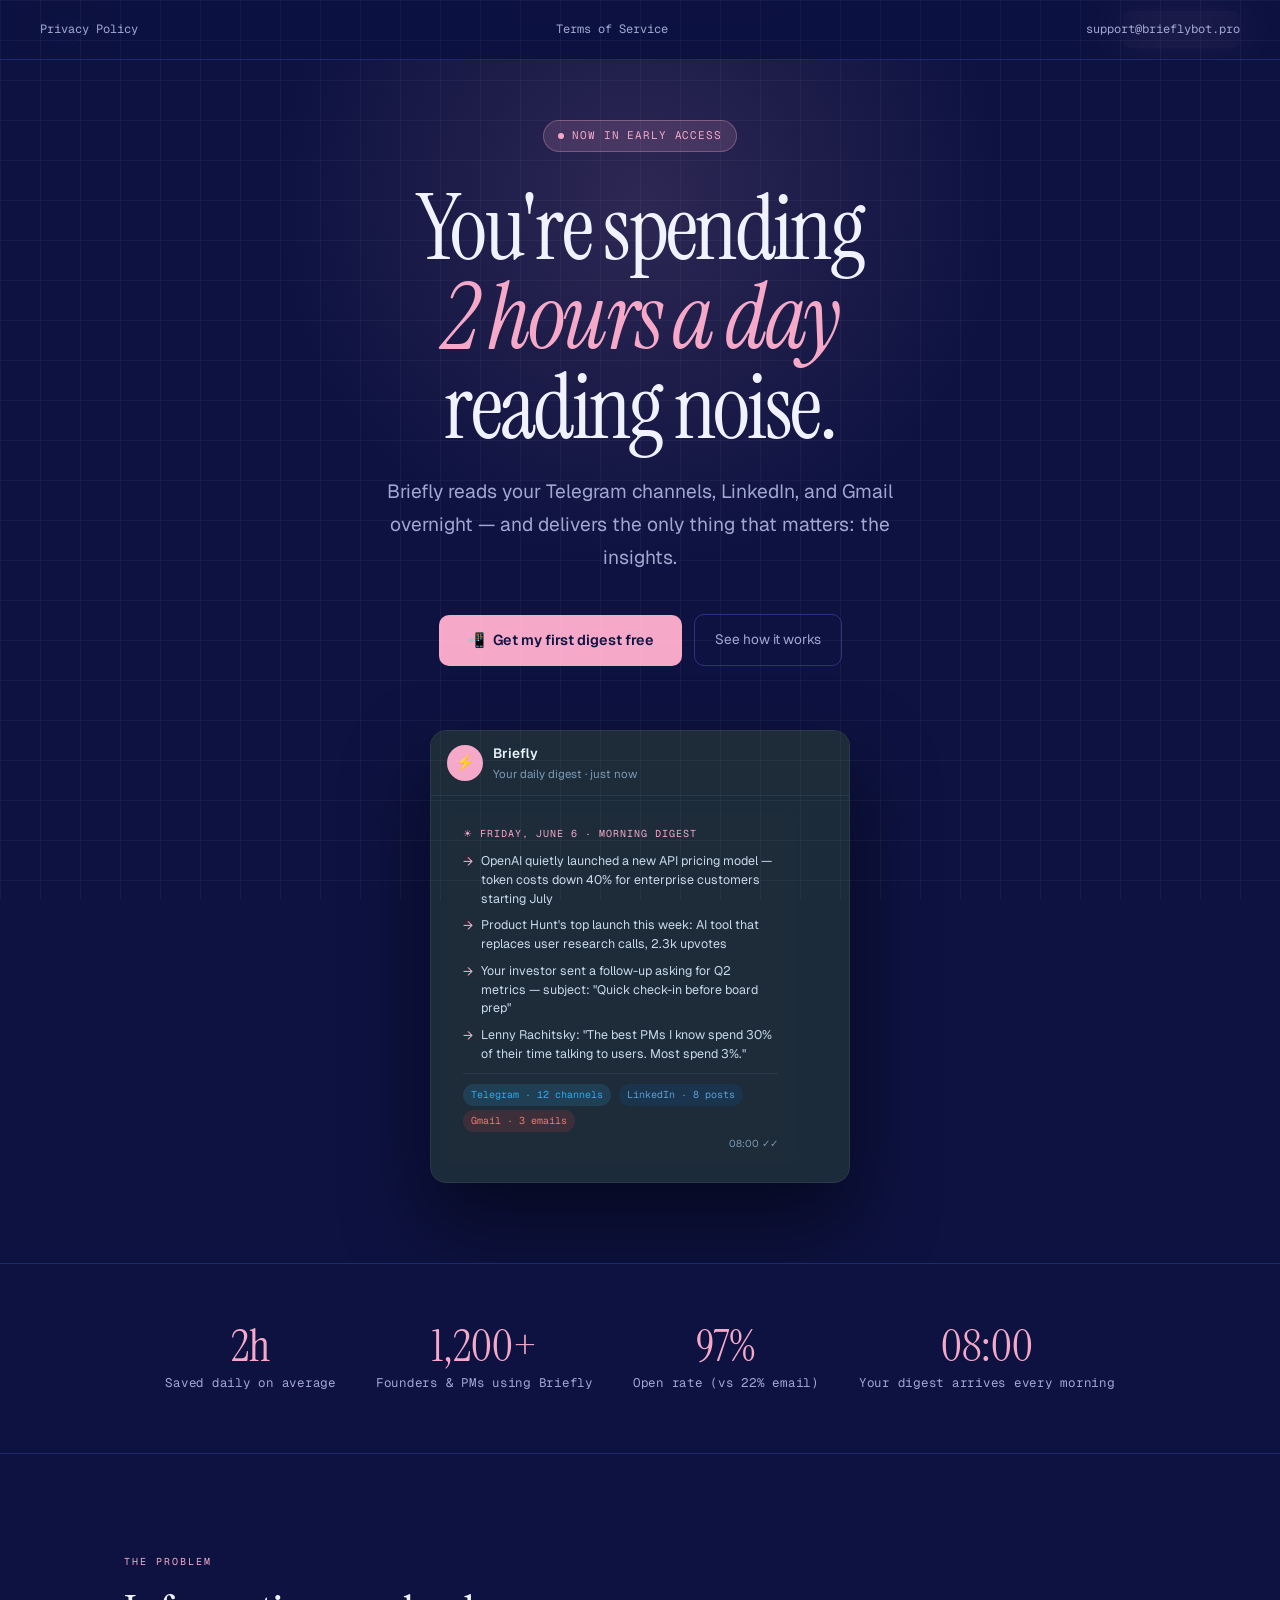
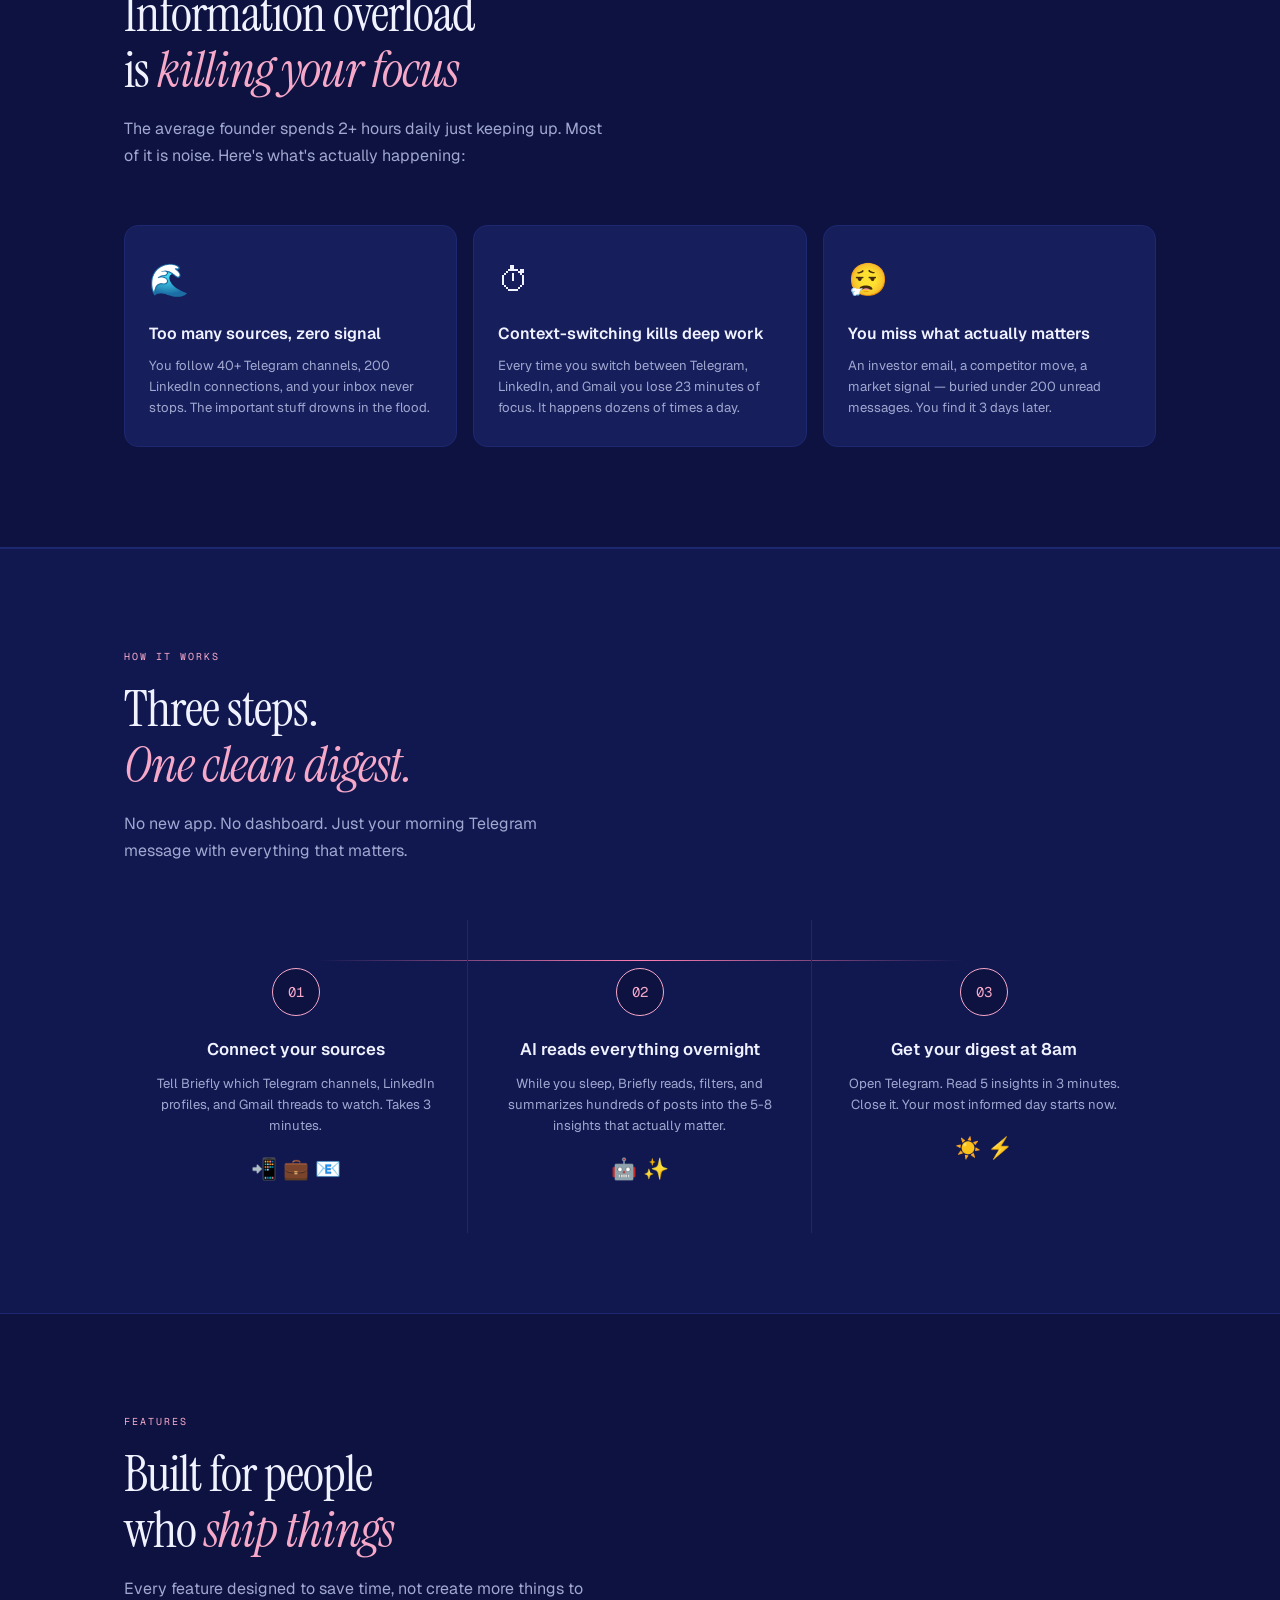
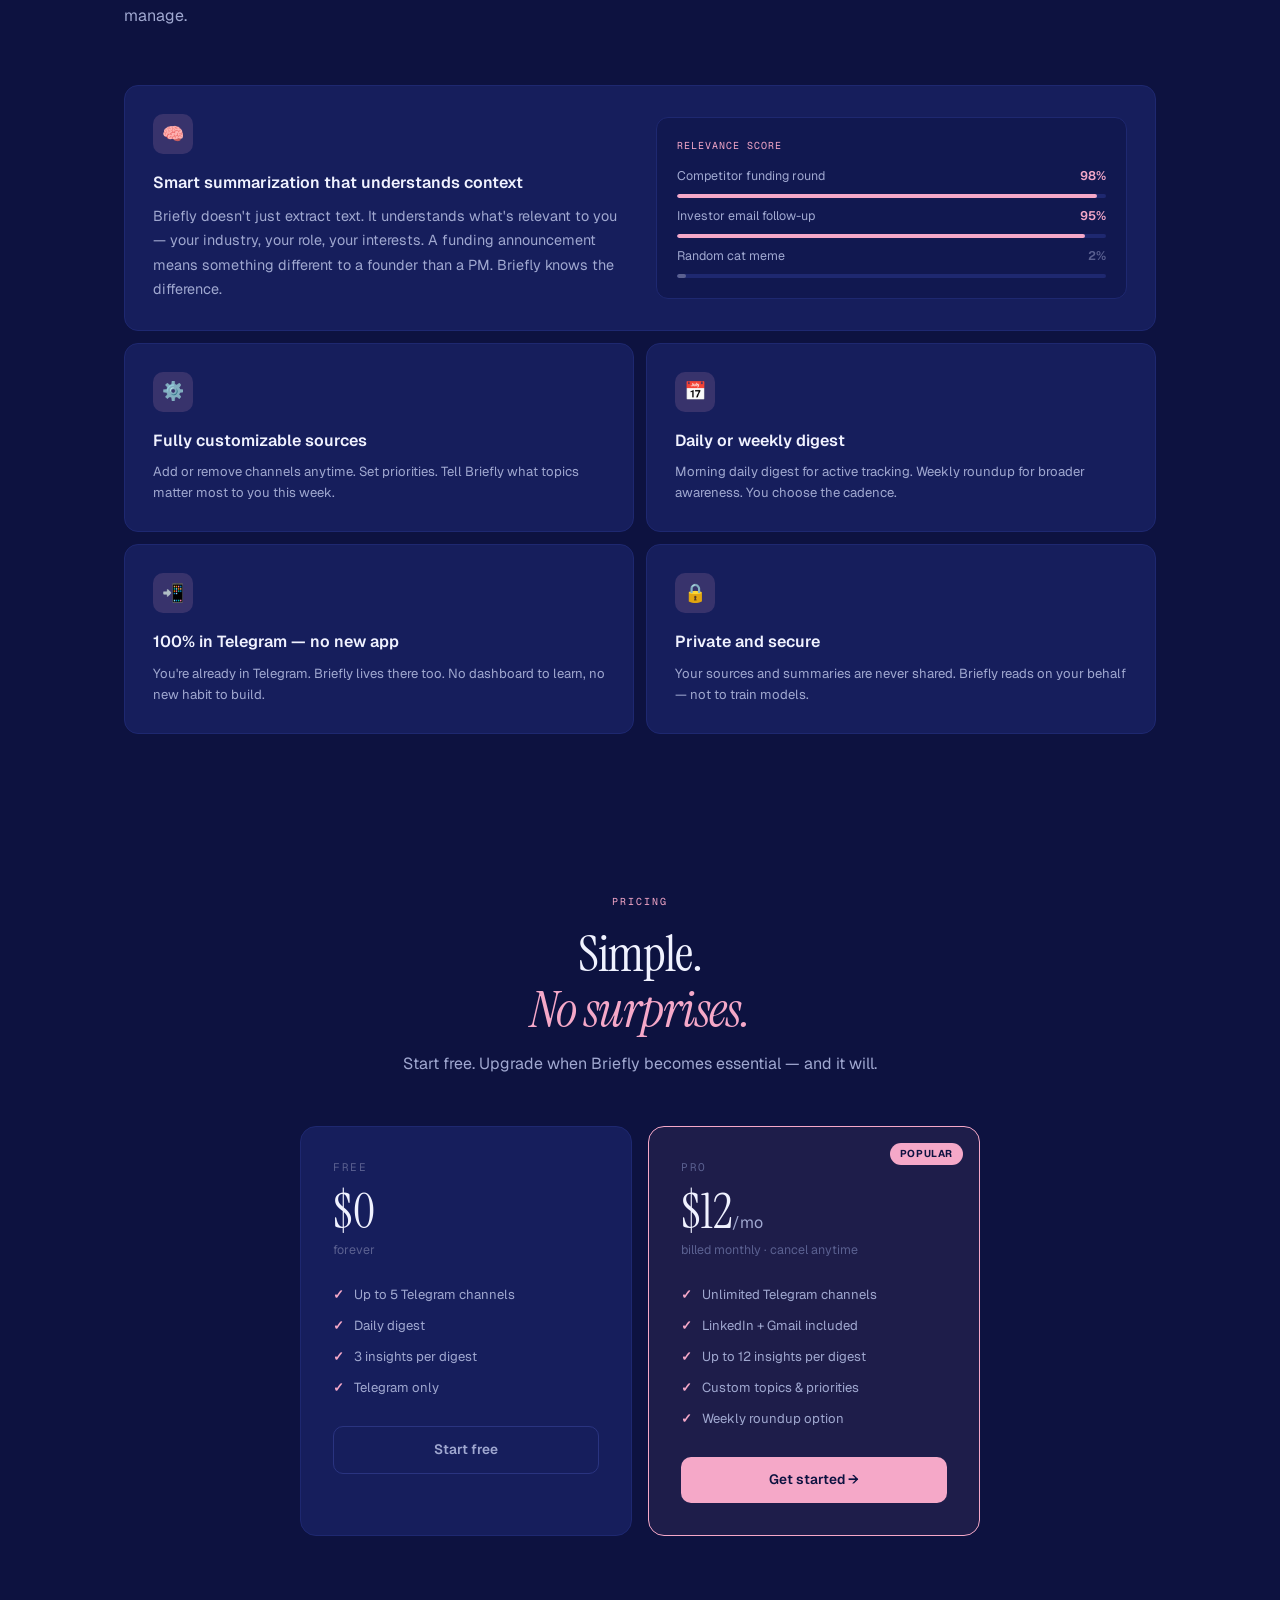
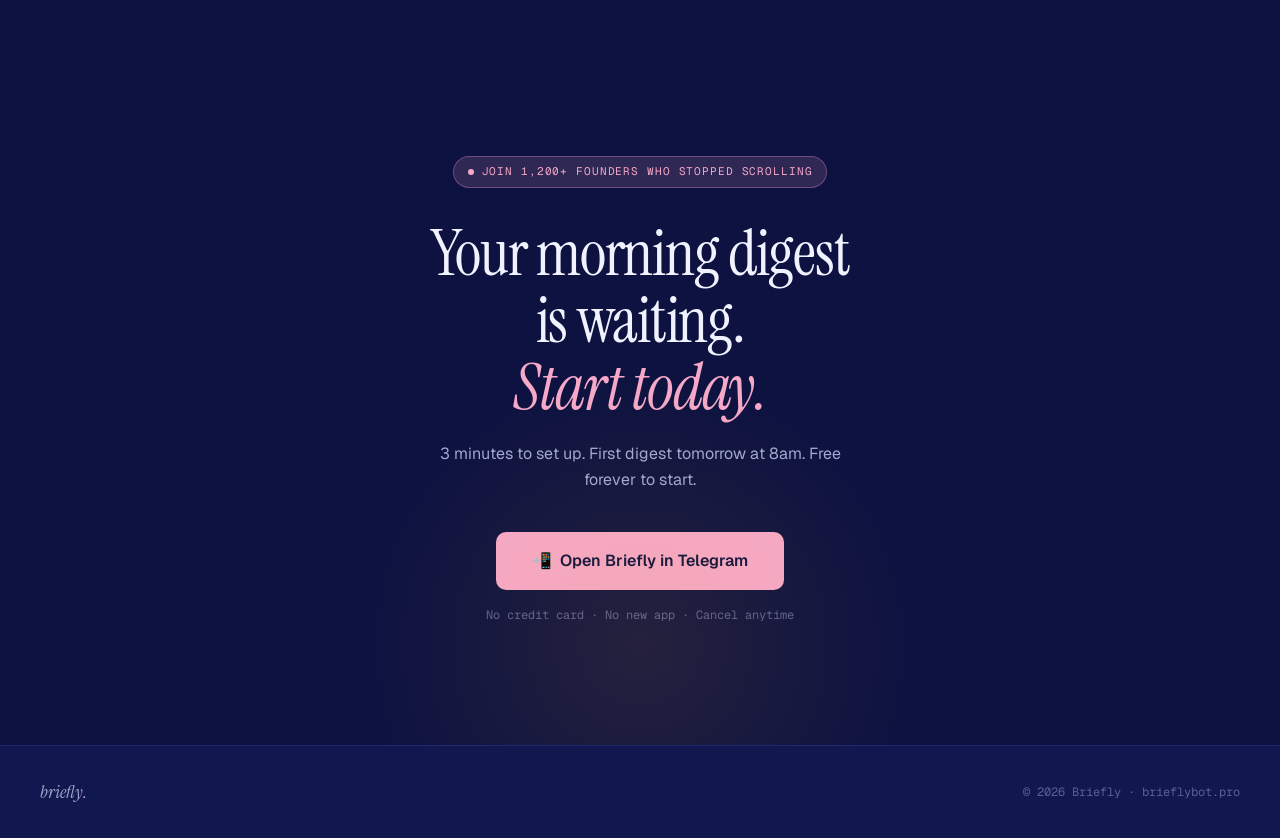
==== briefly-landing.html @ f76c7f60 "initial" ====
<!DOCTYPE html>
<html lang="en">
<head>
<meta charset="UTF-8">
<meta name="viewport" content="width=device-width, initial-scale=1.0">
<meta name="description" content="Briefly — AI digest from Telegram and Gmail. Important insights only, delivered in Telegram.">
<title>Briefly — Stop Scrolling. Start Knowing.</title>
<link href="https://fonts.googleapis.com/css2?family=Instrument+Serif:ital@0;1&family=Geist:wght@300;400;500;600;700&family=Geist+Mono:wght@400;500&display=swap" rel="stylesheet">
<style>
*, *::before, *::after { box-sizing: border-box; margin: 0; padding: 0; }

:root {
  --bg: #0d1240;
  --surface: #111850;
  --card: #161e5c;
  --border: #1e2870;
  --border2: #2a3480;
  --ink: #f0f2ff;
  --ink2: #a0a8d0;
  --muted: #5a6090;
  --accent: #f5a8c8;
  --accent2: #ff7eb3;
  --accent-dim: rgba(245,168,200,0.15);
  --accent-glow: rgba(245,168,200,0.08);
  --tg: #2aabee;
  --li: #6ba3d6;
  --gm: #ff7eb3;
}

html { scroll-behavior: smooth; }

body {
  background: var(--bg);
  color: var(--ink);
  font-family: 'Geist', sans-serif;
  overflow-x: hidden;
  line-height: 1.6;
}

/* Grid texture */
body::before {
  content: '';
  position: fixed;
  inset: 0;
  background-image: 
    linear-gradient(rgba(255,255,255,0.04) 1px, transparent 1px),
    linear-gradient(90deg, rgba(255,255,255,0.04) 1px, transparent 1px);
  background-size: 40px 40px;
  pointer-events: none;
  z-index: 9999;
}

/* NAV */
nav {
  position: fixed;
  top: 0; left: 0; right: 0;
  z-index: 100;
  padding: 0 40px;
  height: 60px;
  display: flex;
  align-items: center;
  justify-content: space-between;
  background: rgba(13,18,64,0.92);
  backdrop-filter: blur(20px);
  border-bottom: 1px solid var(--border);
}

.nav-logo {
  font-family: 'Instrument Serif', serif;
  font-size: 1.3rem;
  font-style: italic;
  color: var(--ink);
  letter-spacing: -0.02em;
}

.nav-logo span { color: var(--accent); }

.nav-cta {
  background: var(--accent);
  color: #0d1240;
  font-size: 0.8rem;
  font-weight: 600;
  padding: 8px 18px;
  border-radius: 8px;
  text-decoration: none;
  transition: opacity 0.2s;
  letter-spacing: 0.01em;
}

.nav-cta:hover { opacity: 0.85; }

/* HERO */
.hero {
  min-height: 100vh;
  display: flex;
  flex-direction: column;
  align-items: center;
  justify-content: center;
  text-align: center;
  padding: 120px 24px 80px;
  position: relative;
  overflow: hidden;
}

.hero::before {
  content: '';
  position: absolute;
  top: -200px; left: 50%; transform: translateX(-50%);
  width: 800px; height: 800px;
  background: radial-gradient(circle, rgba(245,168,200,0.14) 0%, transparent 65%);
  pointer-events: none;
}

.hero-badge {
  display: inline-flex;
  align-items: center;
  gap: 8px;
  background: var(--accent-dim);
  border: 1px solid rgba(245,168,200,0.3);
  border-radius: 99px;
  padding: 6px 14px;
  font-family: 'Geist Mono', monospace;
  font-size: 11px;
  color: var(--accent);
  letter-spacing: 0.08em;
  text-transform: uppercase;
  margin-bottom: 32px;
  opacity: 0;
  animation: fadeUp 0.6s 0.1s ease forwards;
}

.badge-dot {
  width: 6px; height: 6px;
  border-radius: 50%;
  background: var(--accent);
  animation: pulse 2s infinite;
}

@keyframes pulse {
  0%, 100% { opacity: 1; }
  50% { opacity: 0.4; }
}

.hero h1 {
  font-family: 'Instrument Serif', serif;
  font-size: clamp(3rem, 7vw, 6.5rem);
  font-weight: 400;
  line-height: 1.0;
  letter-spacing: -0.03em;
  margin-bottom: 24px;
  opacity: 0;
  animation: fadeUp 0.7s 0.2s ease forwards;
  max-width: 900px;
}

.hero h1 em {
  font-style: italic;
  color: var(--accent);
}

.hero-sub {
  font-size: clamp(1rem, 2vw, 1.2rem);
  color: var(--ink2);
  max-width: 520px;
  line-height: 1.7;
  margin-bottom: 40px;
  opacity: 0;
  animation: fadeUp 0.7s 0.3s ease forwards;
}

.hero-actions {
  display: flex;
  gap: 12px;
  align-items: center;
  justify-content: center;
  flex-wrap: wrap;
  opacity: 0;
  animation: fadeUp 0.7s 0.4s ease forwards;
  margin-bottom: 64px;
}

.btn-primary {
  background: var(--accent);
  color: #0d1240;
  font-size: 0.9rem;
  font-weight: 600;
  padding: 14px 28px;
  border-radius: 10px;
  text-decoration: none;
  transition: all 0.2s;
  display: flex;
  align-items: center;
  gap: 8px;
}

.btn-primary:hover {
  transform: translateY(-2px);
  box-shadow: 0 8px 30px rgba(245,168,200,0.35);
}

.btn-secondary {
  color: var(--ink2);
  font-size: 0.85rem;
  padding: 14px 20px;
  text-decoration: none;
  border: 1px solid var(--border2);
  border-radius: 10px;
  transition: all 0.2s;
}

.btn-secondary:hover {
  border-color: var(--ink2);
  color: var(--ink);
}

/* Telegram mockup */
.tg-mockup {
  width: 100%;
  max-width: 420px;
  background: #1c2b3a;
  border-radius: 16px;
  border: 1px solid #2a3a4a;
  overflow: hidden;
  text-align: left;
  box-shadow: 0 40px 80px rgba(0,0,0,0.5);
  opacity: 0;
  animation: fadeUp 0.8s 0.5s ease forwards;
}

.tg-header {
  background: #1e2c3a;
  padding: 12px 16px;
  display: flex;
  align-items: center;
  gap: 10px;
  border-bottom: 1px solid #2a3a4a;
}

.tg-avatar {
  width: 36px; height: 36px;
  background: var(--accent);
  border-radius: 50%;
  display: flex;
  align-items: center;
  justify-content: center;
  font-size: 16px;
  flex-shrink: 0;
}

.tg-name {
  font-size: 0.85rem;
  font-weight: 600;
  color: #e8f1f8;
}

.tg-status {
  font-size: 0.72rem;
  color: #7a9ab5;
}

.tg-body {
  padding: 16px;
  display: flex;
  flex-direction: column;
  gap: 8px;
}

.tg-message {
  background: #1e2c3a;
  border-radius: 12px 12px 12px 4px;
  padding: 14px 16px;
  max-width: 90%;
}

.tg-date {
  font-family: 'Geist Mono', monospace;
  font-size: 10px;
  color: var(--accent);
  letter-spacing: 0.1em;
  text-transform: uppercase;
  margin-bottom: 10px;
}

.tg-item {
  display: flex;
  gap: 8px;
  align-items: flex-start;
  font-size: 0.78rem;
  color: #c8d8e8;
  line-height: 1.5;
  margin-bottom: 8px;
}

.tg-item::before {
  content: '→';
  color: var(--accent);
  flex-shrink: 0;
  font-size: 0.8rem;
}

.tg-source {
  display: inline-flex;
  align-items: center;
  gap: 4px;
  font-size: 10px;
  padding: 3px 8px;
  border-radius: 99px;
  margin-right: 4px;
  font-family: 'Geist Mono', monospace;
}

.src-tg { background: rgba(42,171,238,0.15); color: #2aabee; }
.src-li { background: rgba(10,102,194,0.15); color: #5b9fd4; }
.src-gm { background: rgba(234,67,53,0.15); color: #ea7a70; }

.tg-sources {
  display: flex;
  flex-wrap: wrap;
  gap: 4px;
  margin-top: 10px;
  padding-top: 10px;
  border-top: 1px solid #2a3a4a;
}

.tg-time {
  font-size: 10px;
  color: #7a9ab5;
  text-align: right;
  margin-top: 4px;
}

/* STATS */
.stats-row {
  display: flex;
  justify-content: center;
  gap: 40px;
  padding: 60px 24px;
  border-top: 1px solid var(--border);
  border-bottom: 1px solid var(--border);
  flex-wrap: wrap;
}

.stat {
  text-align: center;
}

.stat-num {
  font-family: 'Instrument Serif', serif;
  font-size: 2.8rem;
  font-weight: 400;
  color: var(--accent);
  line-height: 1;
  margin-bottom: 4px;
}

.stat-label {
  font-size: 0.78rem;
  color: var(--ink2);
  font-family: 'Geist Mono', monospace;
  letter-spacing: 0.06em;
}

/* PAIN */
.section {
  max-width: 1080px;
  margin: 0 auto;
  padding: 100px 24px;
}

.section-tag {
  font-family: 'Geist Mono', monospace;
  font-size: 10px;
  letter-spacing: 0.2em;
  text-transform: uppercase;
  color: var(--accent);
  margin-bottom: 16px;
}

.section-title {
  font-family: 'Instrument Serif', serif;
  font-size: clamp(2rem, 4vw, 3.2rem);
  font-weight: 400;
  line-height: 1.1;
  margin-bottom: 16px;
  letter-spacing: -0.02em;
}

.section-title em { font-style: italic; color: var(--accent); }

.section-sub {
  font-size: 1rem;
  color: var(--ink2);
  max-width: 480px;
  line-height: 1.7;
  margin-bottom: 56px;
}

.pain-grid {
  display: grid;
  grid-template-columns: repeat(3, 1fr);
  gap: 16px;
}

.pain-card {
  background: var(--card);
  border: 1px solid var(--border);
  border-radius: 14px;
  padding: 28px 24px;
  position: relative;
  overflow: hidden;
  transition: border-color 0.3s, transform 0.3s;
}

.pain-card:hover {
  border-color: var(--border2);
  transform: translateY(-4px);
}

.pain-icon {
  font-size: 2rem;
  margin-bottom: 16px;
}

.pain-title {
  font-size: 1rem;
  font-weight: 600;
  margin-bottom: 8px;
  color: var(--ink);
}

.pain-desc {
  font-size: 0.82rem;
  color: var(--ink2);
  line-height: 1.6;
}

/* HOW IT WORKS */
.how-section {
  background: var(--surface);
  border-top: 1px solid var(--border);
  border-bottom: 1px solid var(--border);
}

.steps {
  display: grid;
  grid-template-columns: repeat(3, 1fr);
  gap: 0;
  position: relative;
}

.steps::before {
  content: '';
  position: absolute;
  top: 40px; left: calc(16.67% + 20px); right: calc(16.67% + 20px);
  height: 1px;
  background: linear-gradient(90deg, transparent, var(--accent2), transparent);
}

.step {
  padding: 48px 32px;
  text-align: center;
  position: relative;
}

.step:not(:last-child) {
  border-right: 1px solid var(--border);
}

.step-num {
  width: 48px; height: 48px;
  border-radius: 50%;
  border: 1px solid var(--accent);
  display: flex;
  align-items: center;
  justify-content: center;
  font-family: 'Geist Mono', monospace;
  font-size: 14px;
  color: var(--accent);
  margin: 0 auto 20px;
  background: var(--bg);
}

.step-title {
  font-size: 1.05rem;
  font-weight: 600;
  margin-bottom: 10px;
  color: var(--ink);
}

.step-desc {
  font-size: 0.82rem;
  color: var(--ink2);
  line-height: 1.6;
}

.step-icons {
  display: flex;
  justify-content: center;
  gap: 6px;
  margin-top: 16px;
}

/* FEATURES */
.features-grid {
  display: grid;
  grid-template-columns: 1fr 1fr;
  gap: 12px;
}

.feature-card {
  background: var(--card);
  border: 1px solid var(--border);
  border-radius: 14px;
  padding: 28px;
  transition: border-color 0.3s;
}

.feature-card:hover { border-color: var(--border2); }

.feature-card.large {
  grid-column: 1 / -1;
  display: grid;
  grid-template-columns: 1fr 1fr;
  gap: 32px;
  align-items: center;
}

.feature-icon {
  width: 40px; height: 40px;
  border-radius: 10px;
  background: var(--accent-dim);
  display: flex;
  align-items: center;
  justify-content: center;
  font-size: 18px;
  margin-bottom: 16px;
}

.feature-title {
  font-size: 1rem;
  font-weight: 600;
  margin-bottom: 8px;
}

.feature-desc {
  font-size: 0.82rem;
  color: var(--ink2);
  line-height: 1.6;
}

/* TESTIMONIALS */
.testimonials {
  display: grid;
  grid-template-columns: repeat(3, 1fr);
  gap: 16px;
}

.testimonial {
  background: var(--card);
  border: 1px solid var(--border);
  border-radius: 14px;
  padding: 24px;
}

.t-quote {
  font-family: 'Instrument Serif', serif;
  font-size: 1rem;
  font-style: italic;
  color: var(--ink);
  line-height: 1.6;
  margin-bottom: 20px;
}

.t-author {
  display: flex;
  align-items: center;
  gap: 10px;
}

.t-avatar {
  width: 36px; height: 36px;
  border-radius: 50%;
  background: var(--border2);
  display: flex;
  align-items: center;
  justify-content: center;
  font-size: 14px;
  flex-shrink: 0;
}

.t-name {
  font-size: 0.82rem;
  font-weight: 600;
  color: var(--ink);
}

.t-role {
  font-size: 0.75rem;
  color: var(--muted);
}

/* PRICING */
.pricing-grid {
  display: grid;
  grid-template-columns: 1fr 1fr;
  gap: 16px;
  max-width: 680px;
  margin: 0 auto;
}

.price-card {
  background: var(--card);
  border: 1px solid var(--border);
  border-radius: 16px;
  padding: 32px;
  position: relative;
  overflow: hidden;
}

.price-card.featured {
  border-color: var(--accent);
  background: rgba(245,168,200,0.07);
}

.price-badge {
  position: absolute;
  top: 16px; right: 16px;
  background: var(--accent);
  color: #0d1240;
  font-size: 10px;
  font-weight: 700;
  padding: 3px 10px;
  border-radius: 99px;
  letter-spacing: 0.06em;
  text-transform: uppercase;
}

.price-name {
  font-family: 'Geist Mono', monospace;
  font-size: 11px;
  letter-spacing: 0.15em;
  text-transform: uppercase;
  color: var(--muted);
  margin-bottom: 12px;
}

.price-num {
  font-family: 'Instrument Serif', serif;
  font-size: 3rem;
  color: var(--ink);
  line-height: 1;
  margin-bottom: 4px;
}

.price-num span {
  font-family: 'Geist', sans-serif;
  font-size: 1rem;
  color: var(--ink2);
}

.price-period {
  font-size: 0.78rem;
  color: var(--muted);
  margin-bottom: 24px;
}

.price-features {
  display: flex;
  flex-direction: column;
  gap: 10px;
  margin-bottom: 28px;
}

.price-feature {
  display: flex;
  gap: 10px;
  font-size: 0.82rem;
  color: var(--ink2);
  align-items: flex-start;
}

.price-feature::before {
  content: '✓';
  color: var(--accent);
  flex-shrink: 0;
  font-weight: 600;
}

.price-btn {
  display: block;
  text-align: center;
  padding: 12px;
  border-radius: 10px;
  font-size: 0.85rem;
  font-weight: 600;
  text-decoration: none;
  transition: all 0.2s;
}

.price-btn.primary {
  background: var(--accent);
  color: #0d1240;
}

.price-btn.primary:hover { opacity: 0.88; }

.price-btn.secondary {
  border: 1px solid var(--border2);
  color: var(--ink2);
}

.price-btn.secondary:hover {
  border-color: var(--ink2);
  color: var(--ink);
}

/* CTA FINAL */
.cta-section {
  text-align: center;
  padding: 120px 24px;
  position: relative;
  overflow: hidden;
}

.cta-section::before {
  content: '';
  position: absolute;
  bottom: -200px; left: 50%; transform: translateX(-50%);
  width: 600px; height: 600px;
  background: radial-gradient(circle, rgba(245,166,35,0.1) 0%, transparent 65%);
  pointer-events: none;
}

.cta-title {
  font-family: 'Instrument Serif', serif;
  font-size: clamp(2.5rem, 5vw, 4.5rem);
  font-weight: 400;
  line-height: 1.05;
  letter-spacing: -0.02em;
  margin-bottom: 20px;
}

.cta-title em { font-style: italic; color: var(--accent); }

.cta-sub {
  font-size: 1rem;
  color: var(--ink2);
  margin-bottom: 40px;
  max-width: 420px;
  margin-left: auto;
  margin-right: auto;
}

/* FOOTER */
footer {
  border-top: 1px solid var(--border);
  padding: 32px 40px;
  display: flex;
  justify-content: space-between;
  align-items: center;
  background: var(--surface);
}

.footer-logo {
  font-family: 'Instrument Serif', serif;
  font-style: italic;
  font-size: 1.1rem;
  color: var(--ink2);
}

.footer-logo span { color: var(--accent); }

.footer-copy {
  font-size: 0.75rem;
  color: var(--muted);
  font-family: 'Geist Mono', monospace;
}

.footer-links {
  display: flex;
  gap: 20px;
  align-items: center;
}

.footer-links a {
  font-size: 0.75rem;
  color: var(--ink2);
  text-decoration: none;
  font-family: 'Geist Mono', monospace;
  transition: color 0.2s;
}

.footer-links a:hover { color: var(--accent); }

/* ANIMATIONS */
@keyframes fadeUp {
  from { opacity: 0; transform: translateY(20px); }
  to { opacity: 1; transform: translateY(0); }
}

.reveal {
  opacity: 0;
  transform: translateY(24px);
  transition: opacity 0.7s ease, transform 0.7s ease;
}

.reveal.visible {
  opacity: 1;
  transform: translateY(0);
}

/* DIVIDER */
.divider {
  border: none;
  border-top: 1px solid var(--border);
}

/* RESPONSIVE */
@media (max-width: 768px) {
  nav { padding: 0 20px; }
  .pain-grid { grid-template-columns: 1fr; }
  .steps { grid-template-columns: 1fr; }
  .step:not(:last-child) { border-right: none; border-bottom: 1px solid var(--border); }
  .steps::before { display: none; }
  .features-grid { grid-template-columns: 1fr; }
  .feature-card.large { grid-template-columns: 1fr; }
  .testimonials { grid-template-columns: 1fr; }
  .pricing-grid { grid-template-columns: 1fr; max-width: 360px; }
  footer { flex-direction: column; gap: 16px; text-align: center; }
  .footer-links { flex-wrap: wrap; justify-content: center; gap: 12px 20px; }
  .stats-row { gap: 24px; }
}
</style>
</head>
<body>

<!-- NAV -->
<nav>
  <div class="nav-logo">briefly<span>.</span></div>
  <a href="https://t.me/" class="nav-cta" data-bot-link>Try for free →</a>
</nav>

<!-- HERO -->
<section class="hero">
  <div class="hero-badge">
    <div class="badge-dot"></div>
    Now in early access
  </div>

  <h1>You're spending<br><em>2 hours a day</em><br>reading noise.</h1>

  <p class="hero-sub">Briefly reads your Telegram channels, LinkedIn, and Gmail overnight — and delivers the only thing that matters: the insights.</p>

  <div class="hero-actions">
    <a href="https://t.me/" class="btn-primary" data-bot-link>
      <span>📲</span> Get my first digest free
    </a>
    <a href="#how" class="btn-secondary">See how it works</a>
  </div>

  <div class="tg-mockup">
    <div class="tg-header">
      <div class="tg-avatar">⚡</div>
      <div>
        <div class="tg-name">Briefly</div>
        <div class="tg-status">Your daily digest · just now</div>
      </div>
    </div>
    <div class="tg-body">
      <div class="tg-message">
        <div class="tg-date">☀ Friday, June 6 · Morning digest</div>
        <div class="tg-item">OpenAI quietly launched a new API pricing model — token costs down 40% for enterprise customers starting July</div>
        <div class="tg-item">Product Hunt's top launch this week: AI tool that replaces user research calls, 2.3k upvotes</div>
        <div class="tg-item">Your investor sent a follow-up asking for Q2 metrics — subject: "Quick check-in before board prep"</div>
        <div class="tg-item">Lenny Rachitsky: "The best PMs I know spend 30% of their time talking to users. Most spend 3%."</div>
        <div class="tg-sources">
          <span class="tg-source src-tg">Telegram · 12 channels</span>
          <span class="tg-source src-li">LinkedIn · 8 posts</span>
          <span class="tg-source src-gm">Gmail · 3 emails</span>
        </div>
        <div class="tg-time">08:00 ✓✓</div>
      </div>
    </div>
  </div>
</section>

<!-- STATS -->
<div class="stats-row reveal">
  <div class="stat">
    <div class="stat-num">2h</div>
    <div class="stat-label">Saved daily on average</div>
  </div>
  <div class="stat">
    <div class="stat-num">1,200+</div>
    <div class="stat-label">Founders & PMs using Briefly</div>
  </div>
  <div class="stat">
    <div class="stat-num">97%</div>
    <div class="stat-label">Open rate (vs 22% email)</div>
  </div>
  <div class="stat">
    <div class="stat-num">08:00</div>
    <div class="stat-label">Your digest arrives every morning</div>
  </div>
</div>

<!-- PAIN -->
<section class="section reveal">
  <div class="section-tag">The problem</div>
  <h2 class="section-title">Information overload<br>is <em>killing your focus</em></h2>
  <p class="section-sub">The average founder spends 2+ hours daily just keeping up. Most of it is noise. Here's what's actually happening:</p>

  <div class="pain-grid">
    <div class="pain-card reveal">
      <div class="pain-icon">🌊</div>
      <div class="pain-title">Too many sources, zero signal</div>
      <div class="pain-desc">You follow 40+ Telegram channels, 200 LinkedIn connections, and your inbox never stops. The important stuff drowns in the flood.</div>
    </div>
    <div class="pain-card reveal">
      <div class="pain-icon">⏱</div>
      <div class="pain-title">Context-switching kills deep work</div>
      <div class="pain-desc">Every time you switch between Telegram, LinkedIn, and Gmail you lose 23 minutes of focus. It happens dozens of times a day.</div>
    </div>
    <div class="pain-card reveal">
      <div class="pain-icon">😮‍💨</div>
      <div class="pain-title">You miss what actually matters</div>
      <div class="pain-desc">An investor email, a competitor move, a market signal — buried under 200 unread messages. You find it 3 days later.</div>
    </div>
  </div>
</section>

<hr class="divider">

<!-- HOW IT WORKS -->
<section class="how-section" id="how">
  <div class="section" style="padding-bottom: 80px;">
    <div class="section-tag">How it works</div>
    <h2 class="section-title">Three steps.<br><em>One clean digest.</em></h2>
    <p class="section-sub">No new app. No dashboard. Just your morning Telegram message with everything that matters.</p>

    <div class="steps reveal">
      <div class="step">
        <div class="step-num">01</div>
        <div class="step-title">Connect your sources</div>
        <div class="step-desc">Tell Briefly which Telegram channels, LinkedIn profiles, and Gmail threads to watch. Takes 3 minutes.</div>
        <div class="step-icons">
          <span style="font-size:1.3rem">📲</span>
          <span style="font-size:1.3rem">💼</span>
          <span style="font-size:1.3rem">📧</span>
        </div>
      </div>
      <div class="step">
        <div class="step-num">02</div>
        <div class="step-title">AI reads everything overnight</div>
        <div class="step-desc">While you sleep, Briefly reads, filters, and summarizes hundreds of posts into the 5-8 insights that actually matter.</div>
        <div class="step-icons">
          <span style="font-size:1.3rem">🤖</span>
          <span style="font-size:1.3rem">✨</span>
        </div>
      </div>
      <div class="step">
        <div class="step-num">03</div>
        <div class="step-title">Get your digest at 8am</div>
        <div class="step-desc">Open Telegram. Read 5 insights in 3 minutes. Close it. Your most informed day starts now.</div>
        <div class="step-icons">
          <span style="font-size:1.3rem">☀️</span>
          <span style="font-size:1.3rem">⚡</span>
        </div>
      </div>
    </div>
  </div>
</section>

<!-- FEATURES -->
<section class="section reveal">
  <div class="section-tag">Features</div>
  <h2 class="section-title">Built for people<br>who <em>ship things</em></h2>
  <p class="section-sub">Every feature designed to save time, not create more things to manage.</p>

  <div class="features-grid">
    <div class="feature-card large reveal">
      <div>
        <div class="feature-icon">🧠</div>
        <div class="feature-title">Smart summarization that understands context</div>
        <div class="feature-desc" style="font-size:0.9rem; line-height:1.7;">Briefly doesn't just extract text. It understands what's relevant to you — your industry, your role, your interests. A funding announcement means something different to a founder than a PM. Briefly knows the difference.</div>
      </div>
        <div style="background: var(--surface); border-radius: 12px; padding: 20px; border: 1px solid var(--border);">
        <div style="font-family: 'Geist Mono', monospace; font-size: 10px; color: var(--accent); margin-bottom: 12px; letter-spacing: 0.1em;">RELEVANCE SCORE</div>
        <div style="display: flex; flex-direction: column; gap: 8px;">
          <div style="display: flex; justify-content: space-between; align-items: center; font-size: 0.78rem; color: var(--ink2);">
            <span>Competitor funding round</span>
            <span style="color: var(--accent); font-weight: 600;">98%</span>
          </div>
          <div style="height: 4px; background: var(--border); border-radius: 99px; overflow: hidden;"><div style="width: 98%; height: 100%; background: var(--accent); border-radius: 99px;"></div></div>
          <div style="display: flex; justify-content: space-between; align-items: center; font-size: 0.78rem; color: var(--ink2);">
            <span>Investor email follow-up</span>
            <span style="color: var(--accent); font-weight: 600;">95%</span>
          </div>
          <div style="height: 4px; background: var(--border); border-radius: 99px; overflow: hidden;"><div style="width: 95%; height: 100%; background: var(--accent); border-radius: 99px;"></div></div>
          <div style="display: flex; justify-content: space-between; align-items: center; font-size: 0.78rem; color: var(--ink2);">
            <span>Random cat meme</span>
            <span style="color: var(--muted); font-weight: 600;">2%</span>
          </div>
          <div style="height: 4px; background: var(--border); border-radius: 99px; overflow: hidden;"><div style="width: 2%; height: 100%; background: var(--muted); border-radius: 99px;"></div></div>
        </div>
      </div>
    </div>

    <div class="feature-card reveal">
      <div class="feature-icon">⚙️</div>
      <div class="feature-title">Fully customizable sources</div>
      <div class="feature-desc">Add or remove channels anytime. Set priorities. Tell Briefly what topics matter most to you this week.</div>
    </div>

    <div class="feature-card reveal">
      <div class="feature-icon">📅</div>
      <div class="feature-title">Daily or weekly digest</div>
      <div class="feature-desc">Morning daily digest for active tracking. Weekly roundup for broader awareness. You choose the cadence.</div>
    </div>

    <div class="feature-card reveal">
      <div class="feature-icon">📲</div>
      <div class="feature-title">100% in Telegram — no new app</div>
      <div class="feature-desc">You're already in Telegram. Briefly lives there too. No dashboard to learn, no new habit to build.</div>
    </div>

    <div class="feature-card reveal">
      <div class="feature-icon">🔒</div>
      <div class="feature-title">Private and secure</div>
      <div class="feature-desc">Your sources and summaries are never shared. Briefly reads on your behalf — not to train models.</div>
    </div>
  </div>
</section>

<!-- PRICING -->
<section class="section reveal" style="padding-top: 60px;">
  <div class="section-tag" style="text-align:center;">Pricing</div>
  <h2 class="section-title" style="text-align:center; margin-bottom: 12px;">Simple.<br><em>No surprises.</em></h2>
  <p class="section-sub" style="text-align:center; margin: 0 auto 48px;">Start free. Upgrade when Briefly becomes essential — and it will.</p>

  <div class="pricing-grid">
    <div class="price-card reveal">
      <div class="price-name">Free</div>
      <div class="price-num">$0</div>
      <div class="price-period">forever</div>
      <div class="price-features">
        <div class="price-feature">Up to 5 Telegram channels</div>
        <div class="price-feature">Daily digest</div>
        <div class="price-feature">3 insights per digest</div>
        <div class="price-feature">Telegram only</div>
      </div>
      <a href="#cta" class="price-btn secondary" data-bot-link>Start free</a>
    </div>

    <div class="price-card featured reveal">
      <div class="price-badge">POPULAR</div>
      <div class="price-name">Pro</div>
      <div class="price-num">$12<span>/mo</span></div>
      <div class="price-period">billed monthly · cancel anytime</div>
      <div class="price-features">
        <div class="price-feature">Unlimited Telegram channels</div>
        <div class="price-feature">LinkedIn + Gmail included</div>
        <div class="price-feature">Up to 12 insights per digest</div>
        <div class="price-feature">Custom topics & priorities</div>
        <div class="price-feature">Weekly roundup option</div>
      </div>
      <a href="#cta" class="price-btn primary" data-bot-link>Get started →</a>
    </div>
  </div>
</section>

<!-- FINAL CTA -->
<section class="cta-section reveal" id="cta">
  <div class="hero-badge" style="margin: 0 auto 32px;">
    <div class="badge-dot"></div>
    Join 1,200+ founders who stopped scrolling
  </div>
  <h2 class="cta-title">Your morning digest<br>is waiting.<br><em>Start today.</em></h2>
  <p class="cta-sub">3 minutes to set up. First digest tomorrow at 8am. Free forever to start.</p>
  <a href="#cta" class="btn-primary" style="display: inline-flex; font-size: 1rem; padding: 16px 36px;" data-bot-link>
    <span>📲</span> Open Briefly in Telegram
  </a>
  <p style="margin-top: 16px; font-size: 0.75rem; color: var(--muted); font-family: 'Geist Mono', monospace;">No credit card · No new app · Cancel anytime</p>
</section>

<!-- FOOTER -->
<footer>
  <div class="footer-logo">briefly<span>.</span></div>
  <nav class="footer-links" aria-label="Legal">
    <a href="/privacy-policy">Privacy Policy</a>
    <a href="/terms-of-service">Terms of Service</a>
    <a href="mailto:support@brieflybot.pro">support@brieflybot.pro</a>
  </nav>
  <div class="footer-copy">© 2026 Briefly · brieflybot.pro</div>
</footer>

<script>
  // Replace with your bot username from @BotFather
  const BOT_URL = 'https://t.me/';
  document.querySelectorAll('[data-bot-link]').forEach((el) => {
    el.href = BOT_URL;
  });

  // Scroll reveal
  const reveals = document.querySelectorAll('.reveal');
  const observer = new IntersectionObserver((entries) => {
    entries.forEach((entry, i) => {
      if (entry.isIntersecting) {
        setTimeout(() => entry.target.classList.add('visible'), i * 80);
        observer.unobserve(entry.target);
      }
    });
  }, { threshold: 0.1 });

  reveals.forEach(el => observer.observe(el));
</script>
</body>
</html>
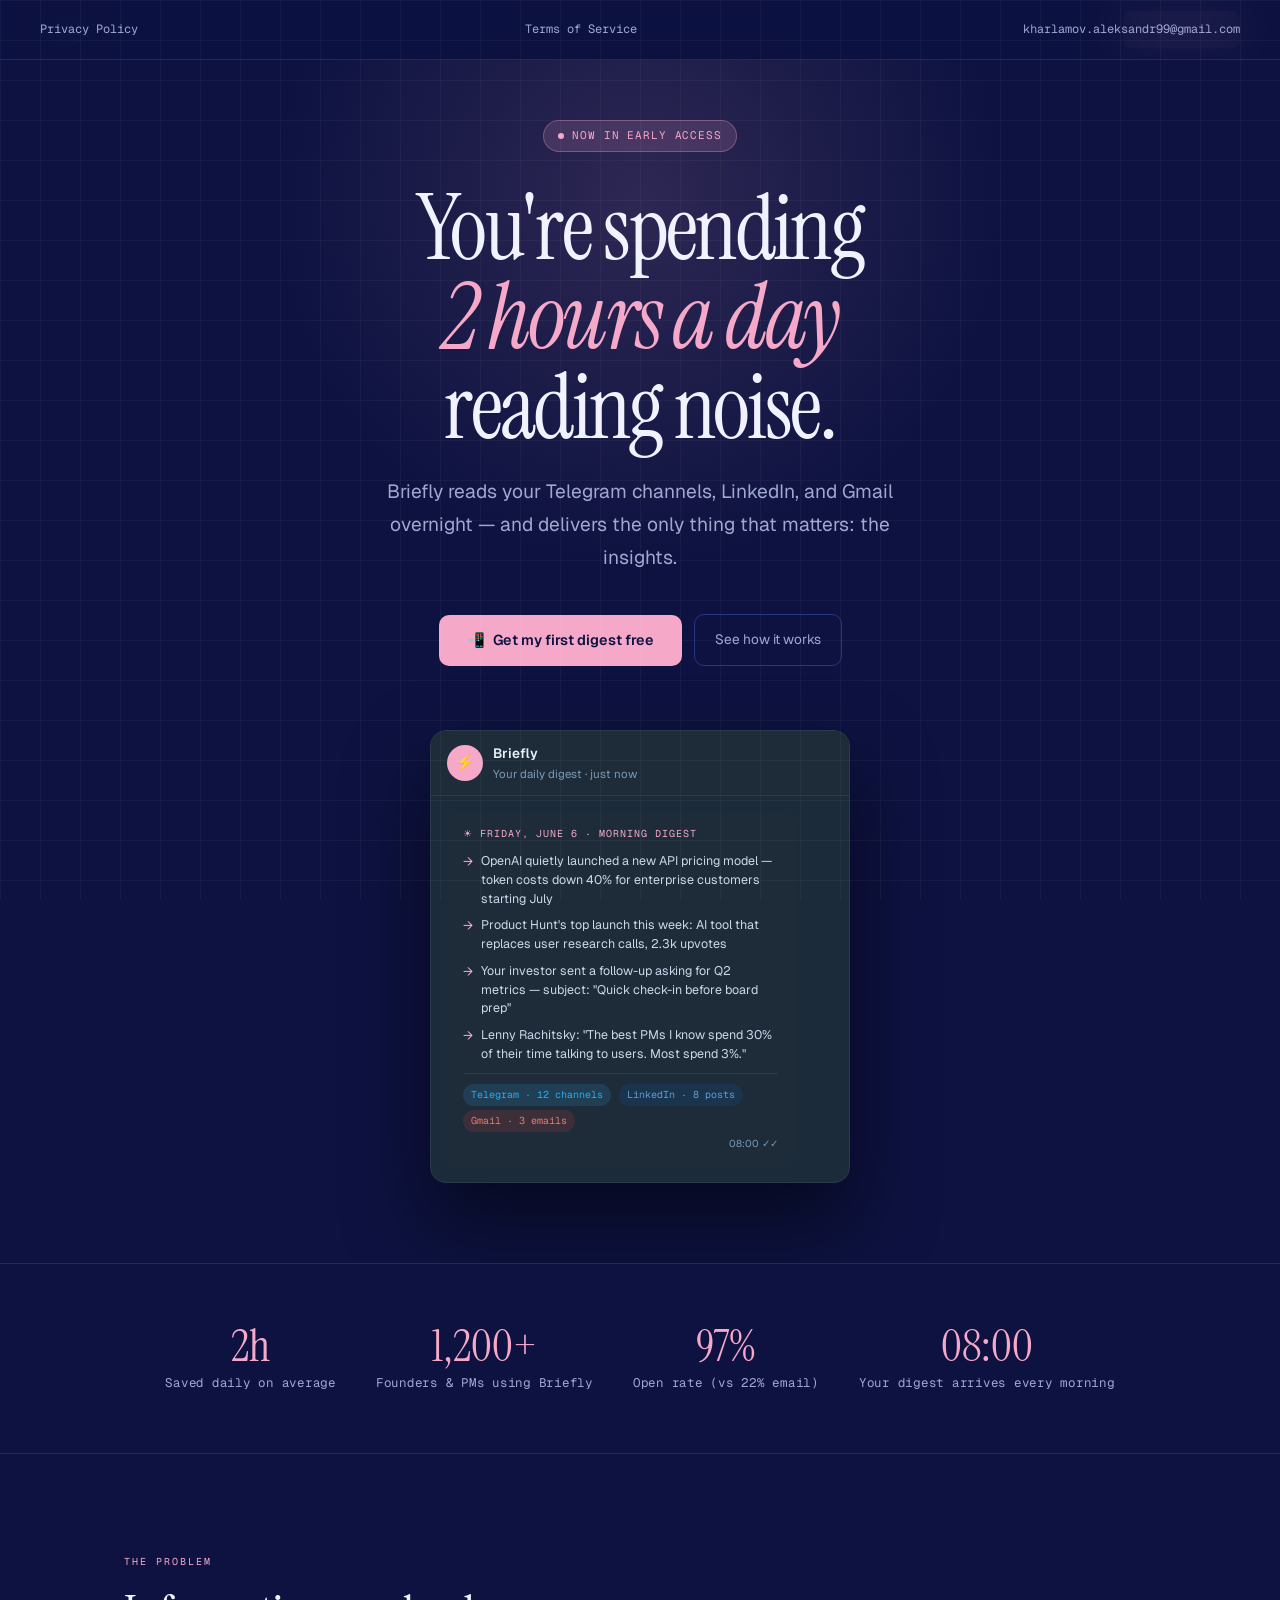
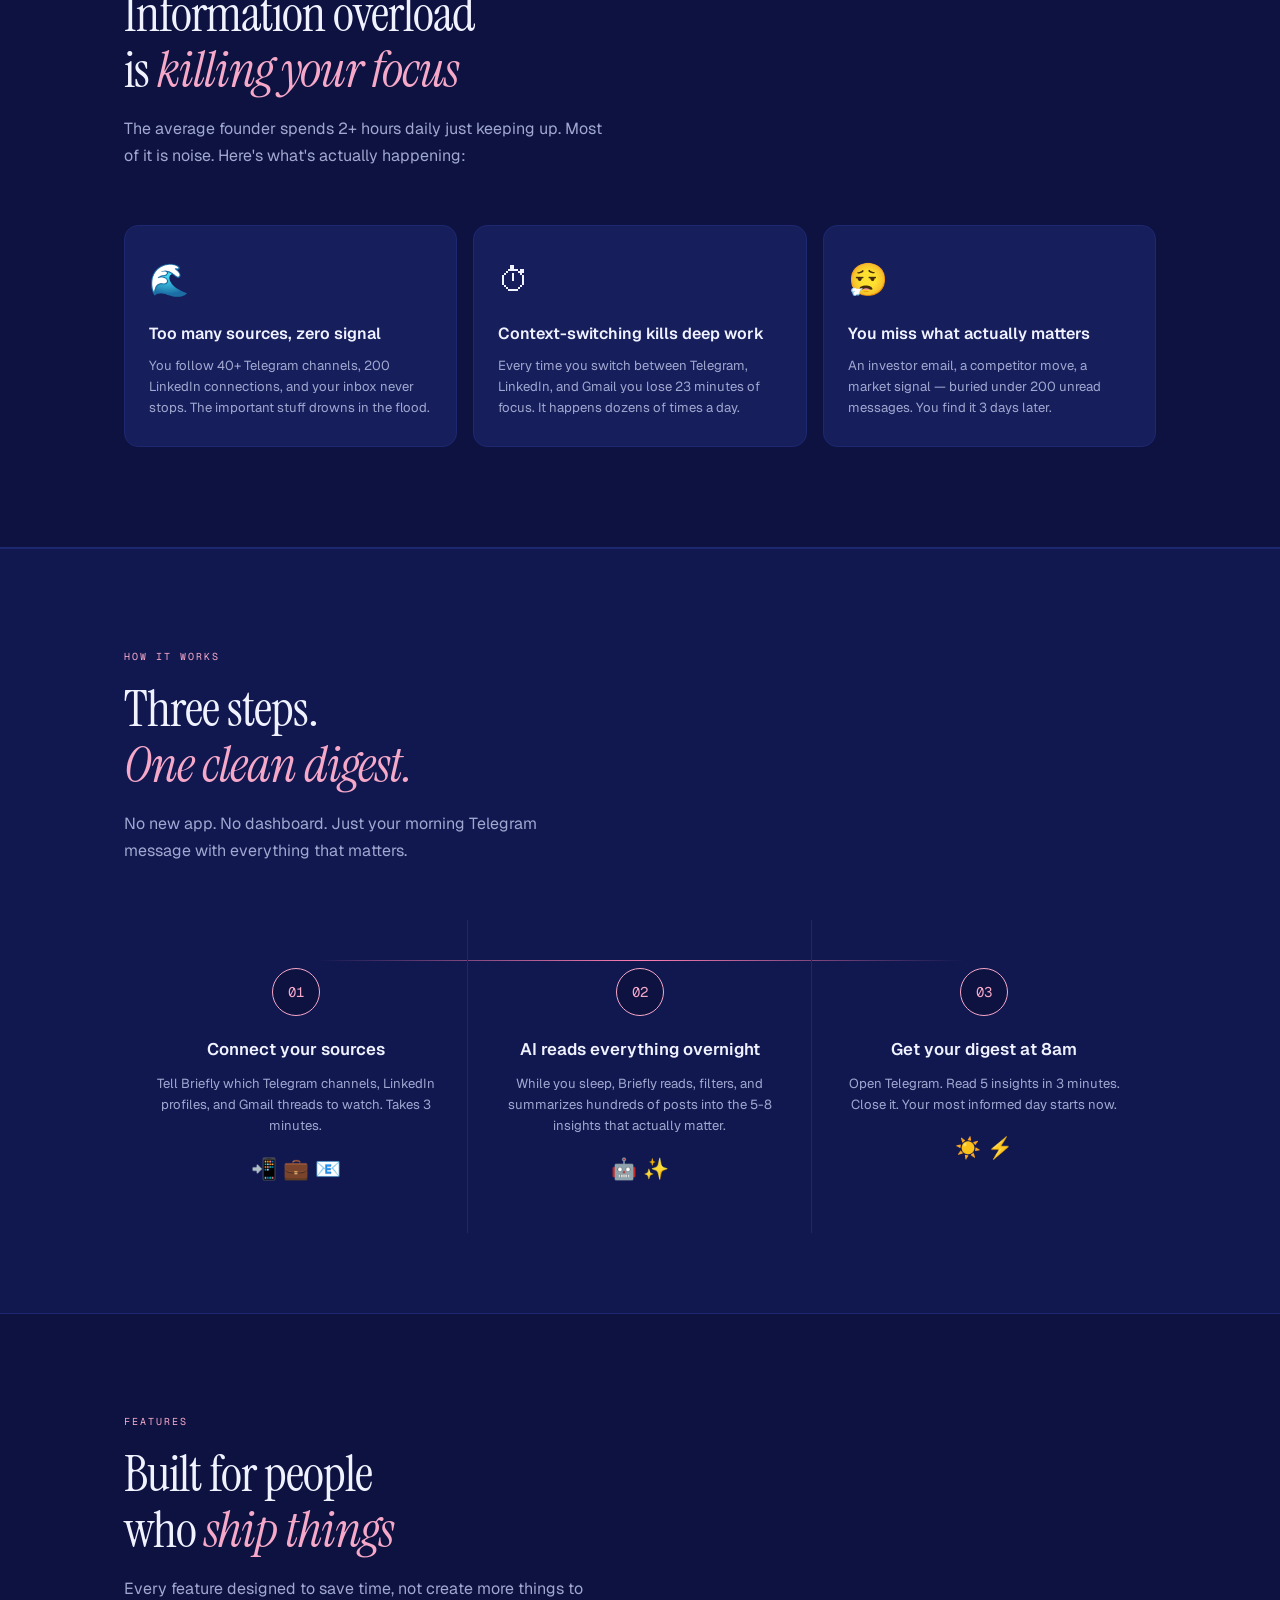
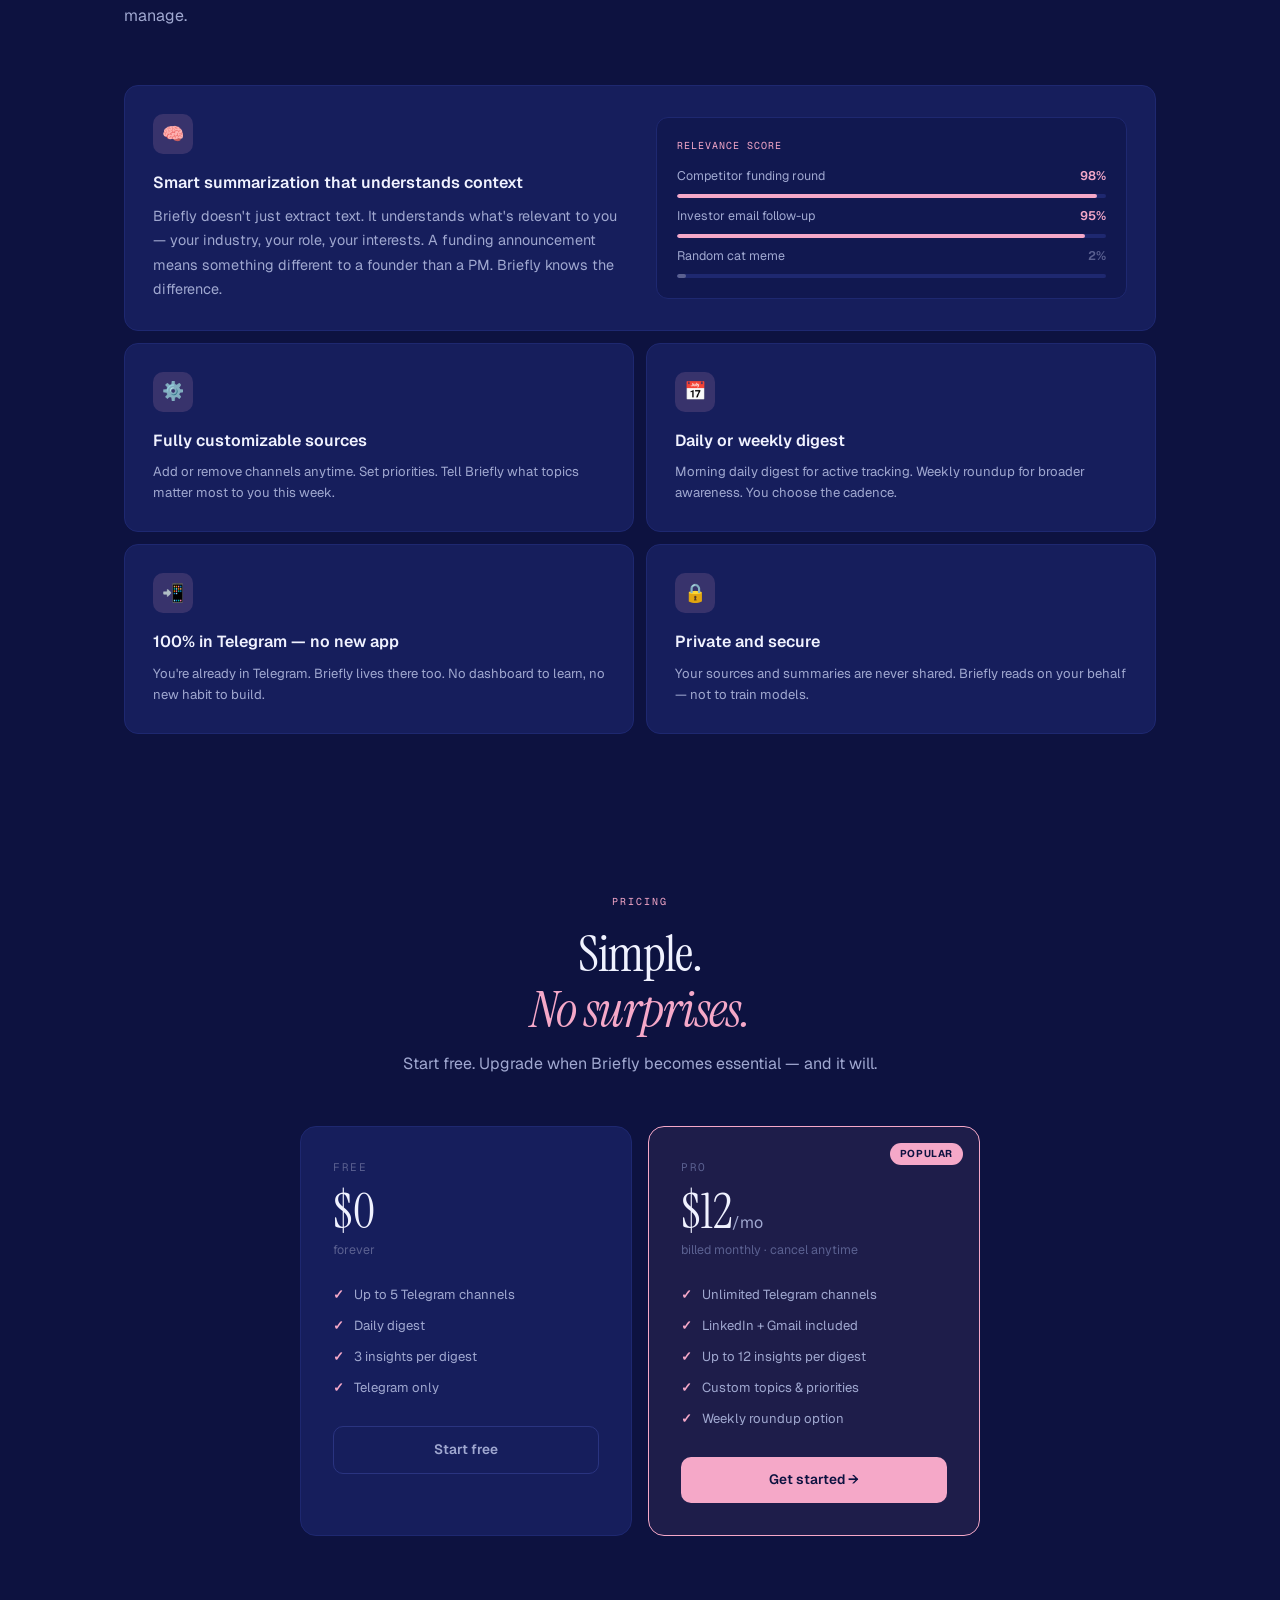
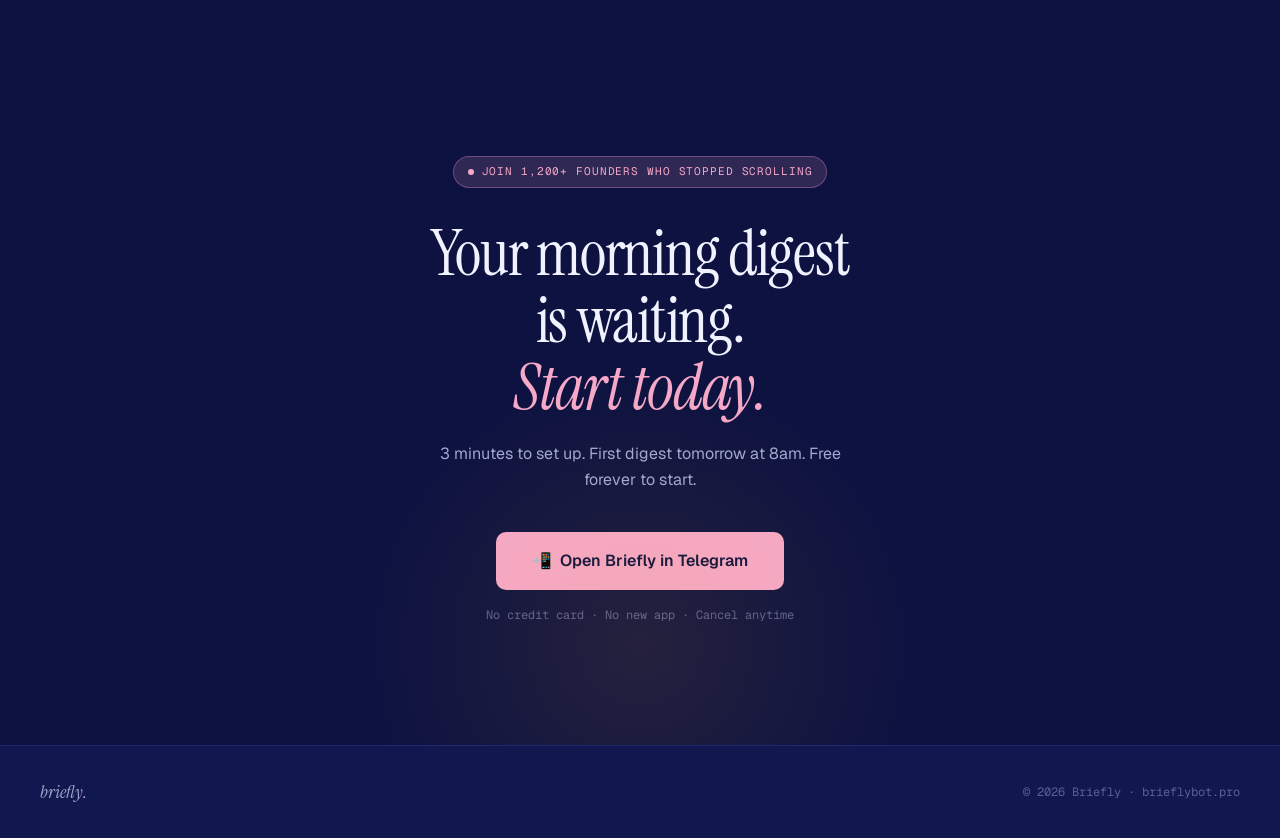
==== commit 2bae90be: "initial" ====
--- a/briefly-landing.html
+++ b/briefly-landing.html
@@ -1089,7 +1089,7 @@
   <nav class="footer-links" aria-label="Legal">
     <a href="/privacy-policy">Privacy Policy</a>
     <a href="/terms-of-service">Terms of Service</a>
-    <a href="mailto:support@brieflybot.pro">support@brieflybot.pro</a>
+    <a href="mailto:kharlamov.aleksandr99@gmail.com">kharlamov.aleksandr99@gmail.com</a>
   </nav>
   <div class="footer-copy">© 2026 Briefly · brieflybot.pro</div>
 </footer>
